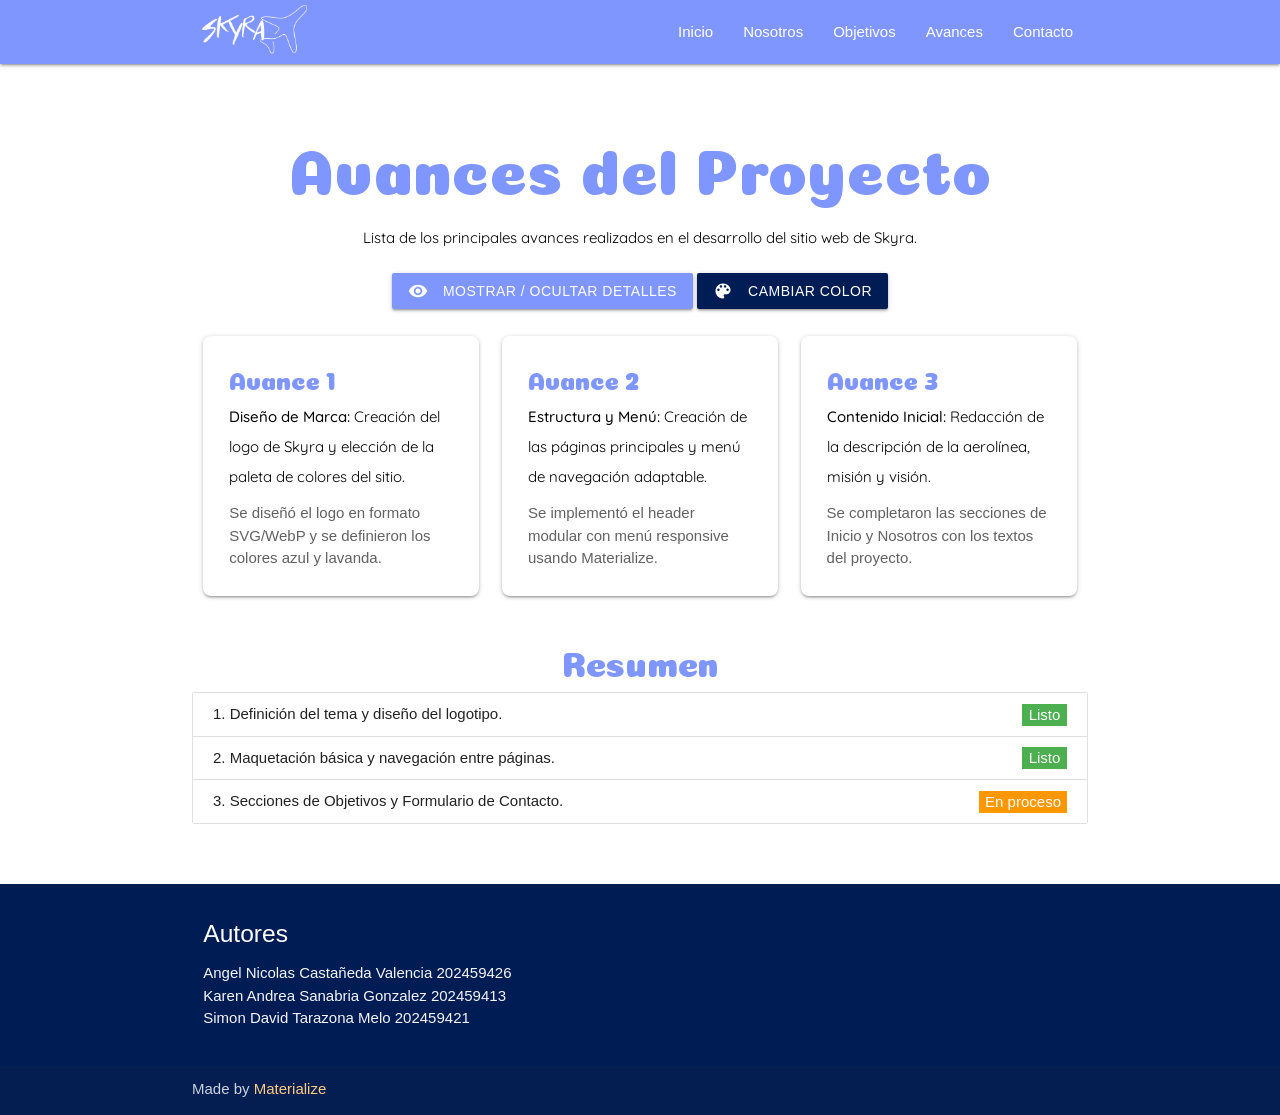
==== avances.html @ be83135a "contacto y avances" ====
<!DOCTYPE html>
<html lang="es">

<head>
  <meta http-equiv="Content-Type" content="text/html; charset=UTF-8" />
  <meta name="viewport" content="width=device-width, initial-scale=1, maximum-scale=1.0" />
  <title>Skyra - Avances</title>

  <!-- CSS  -->
  <link href="https://fonts.googleapis.com/icon?family=Material+Icons" rel="stylesheet">
  <link href="css/materialize.css" type="text/css" rel="stylesheet" media="screen,projection" />
  <link href="css/style.css" type="text/css" rel="stylesheet" media="screen,projection" />
  <link rel="preconnect" href="https://fonts.googleapis.com">
  <link rel="preconnect" href="https://fonts.gstatic.com" crossorigin>
  <link href="https://fonts.googleapis.com/css2?family=Coiny&family=Quicksand:wght@300..700&display=swap" rel="stylesheet">
</head>

<body>
  <!-- Header cargado dinámicamente -->
  <div id="header"></div>

  <div class="container">
    <br>
    <h1 class="center coiny-regular">Avances del Proyecto</h1>
    <p class="center quicksand-regular">Lista de los principales avances realizados en el desarrollo del sitio web de Skyra.</p>

    <!-- Botones de Interacción básica en JavaScript -->
    <div class="center botones-interaccion">
      <button class="btn wisteria-blue" onclick="toggleDetalles()">
        <i class="material-icons left">visibility</i>Mostrar / Ocultar detalles
      </button>
      <button class="btn deep-navy" onclick="cambiarColor()">
        <i class="material-icons left">palette</i>Cambiar color
      </button>
    </div>

    <!-- Galería de Avances (Materialize Grid System) -->
    <div class="row">
      <!-- Avance 1 -->
      <div class="col s12 m4">
        <div class="card tarjeta-avance">
          <div class="card-content">
            <span class="card-title coiny-regular">Avance 1</span>
            <p class="quicksand-regular"><strong>Diseño de Marca:</strong> Creación del logo de Skyra y elección de la paleta de colores del sitio.</p>
            <div id="detalle-1" class="texto-detalle">
              <p class="grey-text text-darken-2">Se diseñó el logo en formato SVG/WebP y se definieron los colores azul y lavanda.</p>
            </div>
          </div>
        </div>
      </div>

      <!-- Avance 2 -->
      <div class="col s12 m4">
        <div class="card tarjeta-avance">
          <div class="card-content">
            <span class="card-title coiny-regular">Avance 2</span>
            <p class="quicksand-regular"><strong>Estructura y Menú:</strong> Creación de las páginas principales y menú de navegación adaptable.</p>
            <div id="detalle-2" class="texto-detalle">
              <p class="grey-text text-darken-2">Se implementó el header modular con menú responsive usando Materialize.</p>
            </div>
          </div>
        </div>
      </div>

      <!-- Avance 3 -->
      <div class="col s12 m4">
        <div class="card tarjeta-avance">
          <div class="card-content">
            <span class="card-title coiny-regular">Avance 3</span>
            <p class="quicksand-regular"><strong>Contenido Inicial:</strong> Redacción de la descripción de la aerolínea, misión y visión.</p>
            <div id="detalle-3" class="texto-detalle">
              <p class="grey-text text-darken-2">Se completaron las secciones de Inicio y Nosotros con los textos del proyecto.</p>
            </div>
          </div>
        </div>
      </div>
    </div>

    <!-- Lista de Avances (Materialize Collections) -->
    <h4 class="coiny-regular center titulo-resumen">Resumen</h4>
    <ul class="collection">
      <li class="collection-item">
        <span class="badge green white-text">Listo</span>
        1. Definición del tema y diseño del logotipo.
      </li>
      <li class="collection-item">
        <span class="badge green white-text">Listo</span>
        2. Maquetación básica y navegación entre páginas.
      </li>
      <li class="collection-item">
        <span class="badge orange white-text">En proceso</span>
        3. Secciones de Objetivos y Formulario de Contacto.
      </li>
    </ul>

    <br><br>
  </div>

  <!-- Footer -->
  <footer class="page-footer deep-navy">
    <div class="container">
      <div class="row">
        <div class="col l6 s12">
          <h5 class="white-text">Autores</h5>
          <p class="grey-text text-lighten-4">
            Angel Nicolas Castañeda Valencia 202459426<br>
            Karen Andrea Sanabria Gonzalez 202459413<br>
            Simon David Tarazona Melo 202459421
          </p>
        </div>
      </div>
    </div>
    <div class="footer-copyright">
      <div class="container">
        Made by <a class="orange-text text-lighten-3" href="http://materializecss.com">Materialize</a>
      </div>
    </div>
  </footer>

  <!-- Scripts -->
  <script src="https://code.jquery.com/jquery-2.1.1.min.js"></script>
  <script src="js/materialize.js"></script>
  <script src="js/init.js"></script>
  <script src="js/header.js"></script>
  <script src="js/avances.js"></script>
</body>

</html>
---- css/style.css ----
/* Custom Stylesheet */
/**
 * Use this file to override Materialize files so you can update
 * the core Materialize files in the future
 *
 * Made By MaterializeCSS.com
 */

.icon-block {
  padding: 0 15px;
}

.icon-block .material-icons {
  font-size: inherit;
}

/* Colors */
.deep-navy {
  background-color: #001C55;
}

.wisteria-blue {
  background-color: #7F96FF;
}

.lavender-blush {
  background-color: #F7EBEC;
}

/* Tipografía */
.coiny-regular {
  font-family: "Coiny", system-ui;
  font-weight: 400;
  font-style: normal;
  color: #7F96FF;
}

.quicksand-regular {
  font-family: "Quicksand", sans-serif;
  font-optical-sizing: auto;
  font-weight: 400;
  font-style: normal;
  color: #000000;
  line-height: 30px;
}

/* Estilos de la página Avances */
.botones-interaccion {
  margin: 20px 0;
}

.texto-detalle {
  margin-top: 10px;
}

.titulo-resumen {
  margin-top: 30px;
}

/* Tarjetas y cambio de color con la paleta de la página */
.tarjeta-avance {
  background-color: #ffffff !important;
  border: 2px solid transparent !important;
  border-radius: 8px;
  transition: background-color 0.3s ease, border-color 0.3s ease;
}

/* Color alterno activado por JavaScript (Lavender Blush y borde Wisteria Blue) */
.tarjeta-avance.color-alterno {
  background-color: #F7EBEC !important;
  border: 2px solid #7F96FF !important;
}

/* Estilos de la página Contacto */
.card-contacto {
  padding: 30px;
  border-radius: 8px;
  margin-top: 20px;
}

.mensaje-estado {
  font-weight: 600;
  margin-top: 15px;
  display: none;
}

.mensaje-exito {
  color: #2e7d32;
}

.mensaje-error {
  color: #c62828;
}
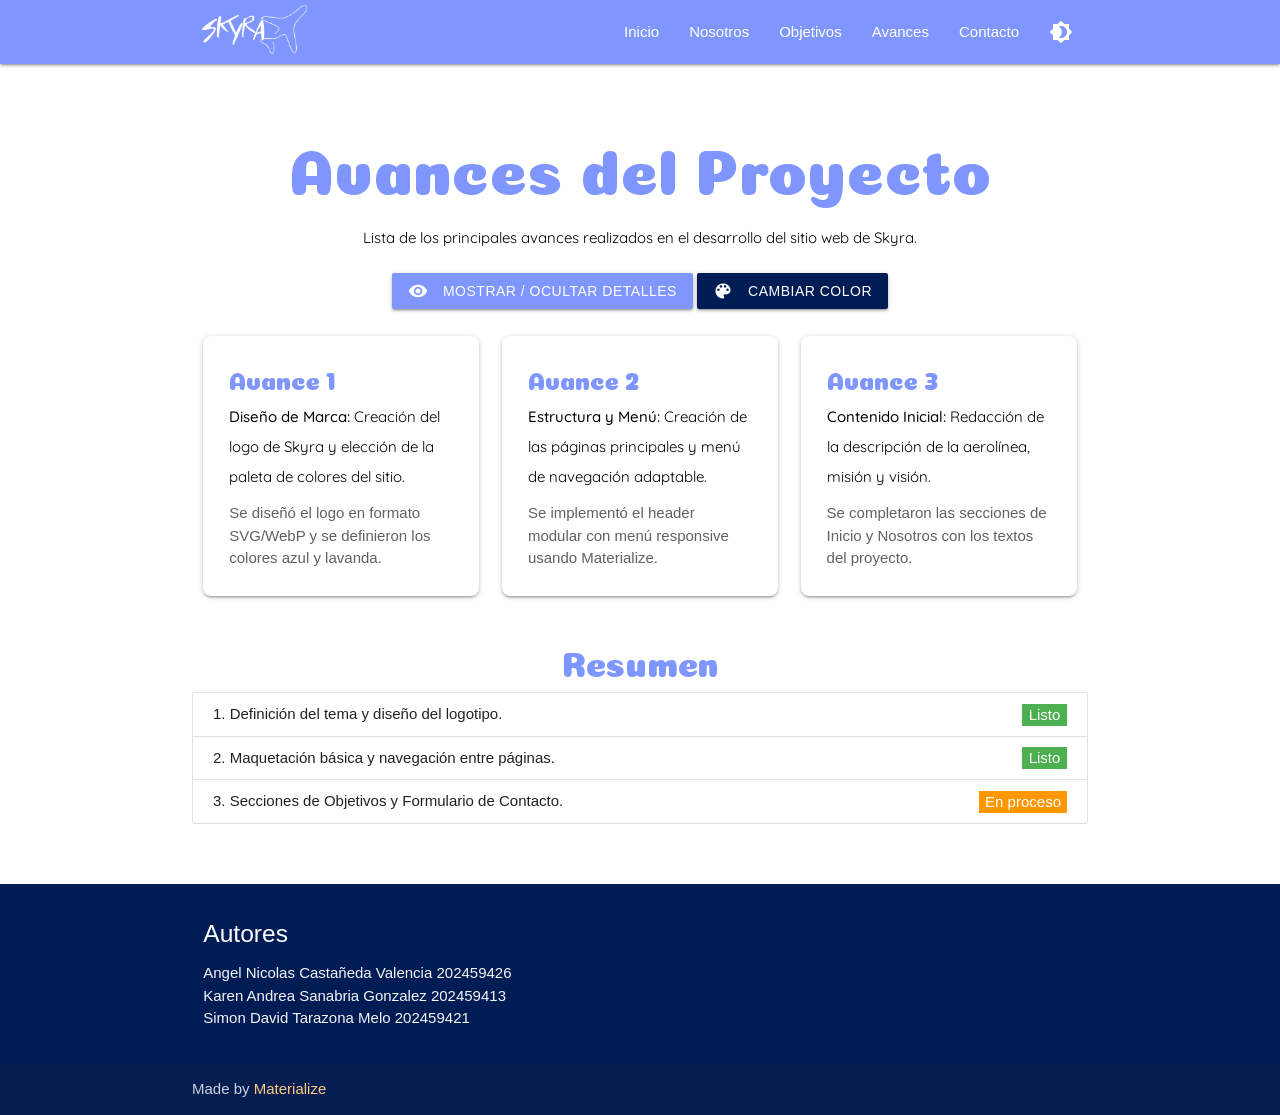
==== commit ae46488d: "Ultimos cambios" ====
--- a/avances.html
+++ b/avances.html
@@ -8,7 +8,8 @@
 
   <!-- CSS  -->
   <link href="https://fonts.googleapis.com/icon?family=Material+Icons" rel="stylesheet">
-  <link href="css/materialize.css" type="text/css" rel="stylesheet" media="screen,projection" />
+  <!-- CDN de Materialize CSS -->
+  <link rel="stylesheet" href="https://cdnjs.cloudflare.com/ajax/libs/materialize/1.0.0/css/materialize.min.css">
   <link href="css/style.css" type="text/css" rel="stylesheet" media="screen,projection" />
   <link rel="preconnect" href="https://fonts.googleapis.com">
   <link rel="preconnect" href="https://fonts.gstatic.com" crossorigin>
@@ -119,7 +120,8 @@
 
   <!-- Scripts -->
   <script src="https://code.jquery.com/jquery-2.1.1.min.js"></script>
-  <script src="js/materialize.js"></script>
+  <!-- CDN de Materialize JS -->
+  <script src="https://cdnjs.cloudflare.com/ajax/libs/materialize/1.0.0/js/materialize.min.js"></script>
   <script src="js/init.js"></script>
   <script src="js/header.js"></script>
   <script src="js/avances.js"></script>
--- a/css/style.css
+++ b/css/style.css
@@ -5,6 +5,11 @@
  *
  * Made By MaterializeCSS.com
  */
+
+/* Transición suave global para cambio de tema */
+body {
+  transition: background-color 0.3s ease, color 0.3s ease;
+}
 
 .icon-block {
   padding: 0 15px;
@@ -44,6 +49,71 @@
   line-height: 30px;
 }
 
+/* Header */
+.logo-header {
+  height: 60px;
+}
+
+/* Modo oscuro global (Fondo y Textos) */
+body.modo-oscuro {
+  background-color: #081226 !important; /* Azul noche profundo de la paleta */
+  color: #f0f4f8 !important;
+}
+
+body.modo-oscuro .quicksand-regular,
+body.modo-oscuro p,
+body.modo-oscuro h6,
+body.modo-oscuro label {
+  color: #f0f4f8 !important;
+}
+
+/* Iconos en modo oscuro en color blanco */
+body.modo-oscuro .material-icons {
+  color: #ffffff !important;
+}
+
+/* Header y Sidenav en modo oscuro */
+body.modo-oscuro nav,
+body.modo-oscuro .sidenav {
+  background-color: #001C55 !important; /* Deep Navy */
+}
+
+body.modo-oscuro .sidenav a {
+  color: #ffffff !important;
+}
+
+/* Tarjetas y Paneles en modo oscuro */
+body.modo-oscuro .card,
+body.modo-oscuro .card-panel {
+  background-color: #0f1c3f !important;
+  color: #f0f4f8 !important;
+  border-color: #1e3366 !important;
+}
+
+body.modo-oscuro .card-stacked .card-content p,
+body.modo-oscuro .card-content p,
+body.modo-oscuro .card-content span {
+  color: #e0e6ed !important;
+}
+
+/* Colecciones en modo oscuro */
+body.modo-oscuro .collection {
+  border-color: #1e3366 !important;
+}
+
+body.modo-oscuro .collection .collection-item {
+  background-color: #0f1c3f !important;
+  color: #f0f4f8 !important;
+  border-bottom: 1px solid #1e3366 !important;
+}
+
+/* Formularios en modo oscuro */
+body.modo-oscuro input,
+body.modo-oscuro textarea {
+  color: #ffffff !important;
+  border-bottom: 1px solid #7F96FF !important;
+}
+
 /* Estilos de la página Avances */
 .botones-interaccion {
   margin: 20px 0;
@@ -71,6 +141,11 @@
   border: 2px solid #7F96FF !important;
 }
 
+body.modo-oscuro .tarjeta-avance.color-alterno {
+  background-color: #192a56 !important;
+  border: 2px solid #7F96FF !important;
+}
+
 /* Estilos de la página Contacto */
 .card-contacto {
   padding: 30px;
